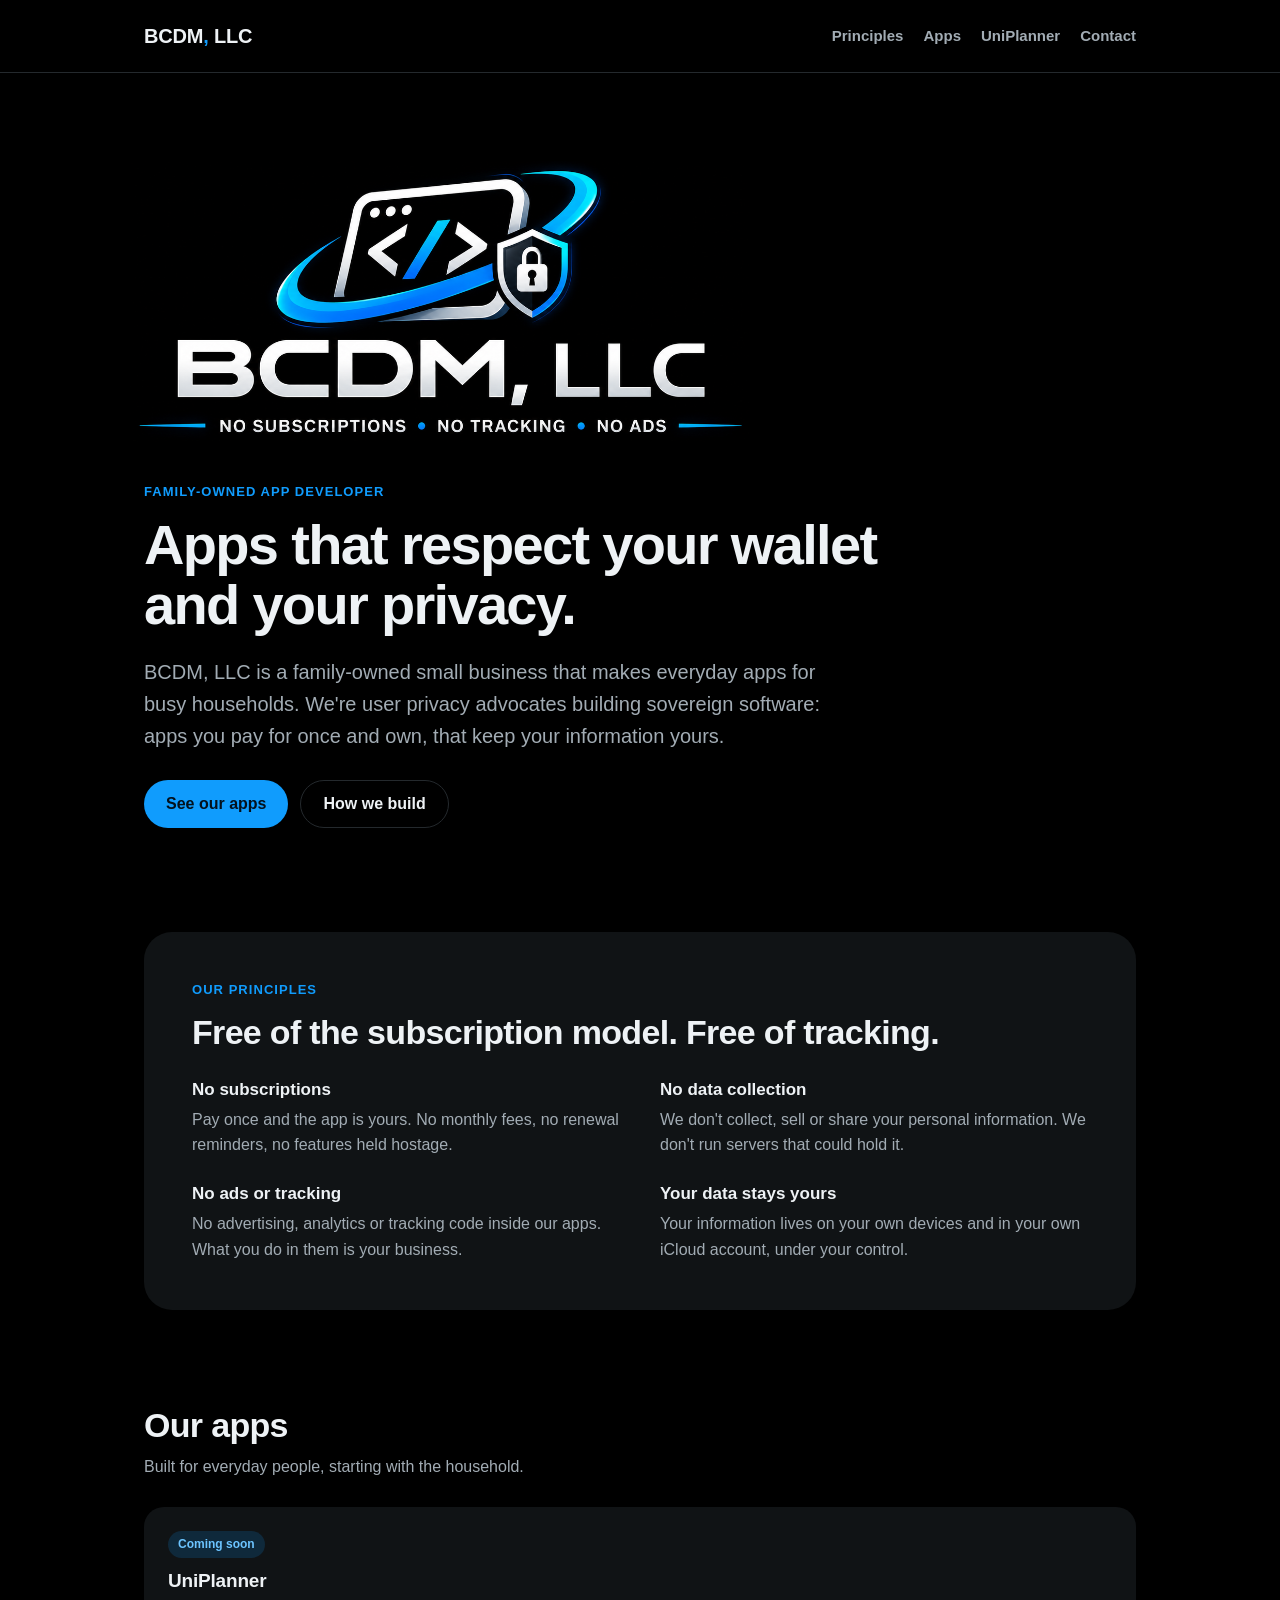
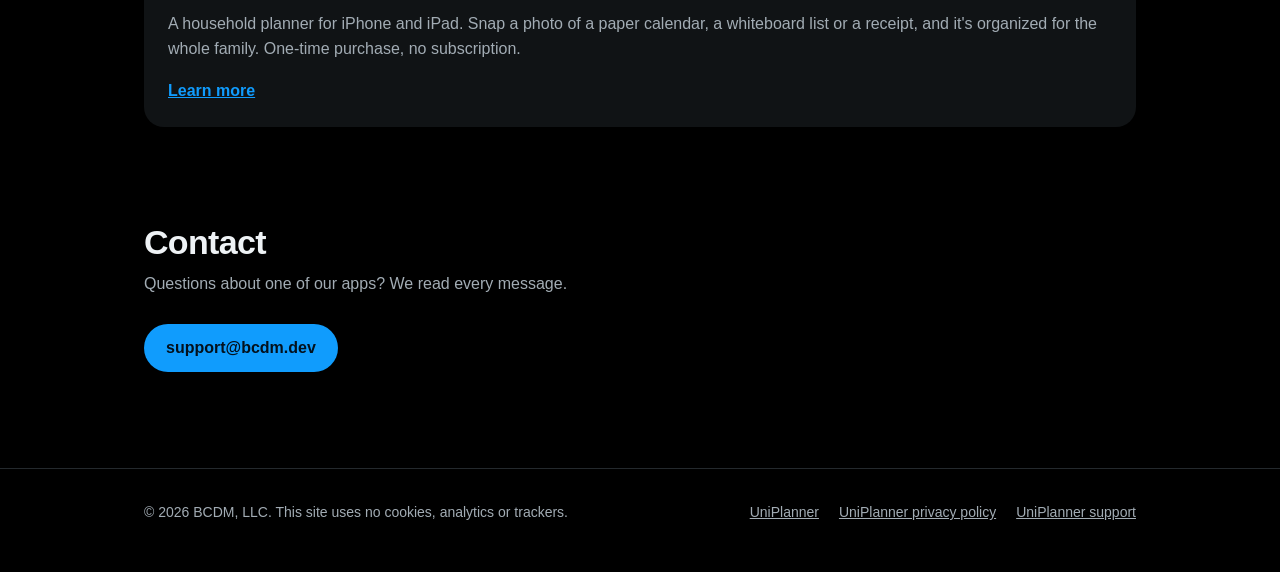
==== index.html @ ffd61e01 "Launch the BCDM, LLC website App-focused company site with the UniPlanner page, privacy policy and s" ====
<!doctype html>
<html lang="en">
<head>
<meta charset="utf-8">
<meta name="viewport" content="width=device-width, initial-scale=1">
<title>BCDM, LLC</title>
<meta name="description" content="BCDM, LLC is a family-owned app developer making privacy-respecting, subscription-free apps for everyday people.">
<link rel="icon" type="image/png" sizes="32x32" href="images/favicon-32.png">
<link rel="apple-touch-icon" href="images/apple-touch-icon.png">
<link rel="stylesheet" href="style.css">
</head>
<body>
<header class="site-header">
  <div class="wrap">
    <a class="brand" href="index.html">BCDM<span>,</span> LLC</a>
    <nav class="nav" aria-label="Main">
      <a href="#principles">Principles</a>
      <a href="#apps">Apps</a>
      <a href="uniplanner.html">UniPlanner</a>
      <a href="#contact">Contact</a>
    </nav>
  </div>
</header>

<main>
  <section class="hero">
    <div class="wrap">
      <img class="hero-logo" src="images/bcdm-logo-1200.png" alt="BCDM, LLC. No subscriptions, no tracking, no ads." width="1200" height="544">
      <p class="eyebrow">Family-owned app developer</p>
      <h1>Apps that respect your wallet and your privacy.</h1>
      <p class="lead">BCDM, LLC is a family-owned small business that makes everyday apps for busy households. We're user privacy advocates building sovereign software: apps you pay for once and own, that keep your information yours.</p>
      <div class="actions">
        <a class="button" href="#apps">See our apps</a>
        <a class="button secondary" href="#principles">How we build</a>
      </div>
    </div>
  </section>

  <section id="principles">
    <div class="wrap">
      <div class="principles">
        <p class="eyebrow">Our principles</p>
        <h2>Free of the subscription model. Free of tracking.</h2>
        <ul>
          <li><strong>No subscriptions</strong><span>Pay once and the app is yours. No monthly fees, no renewal reminders, no features held hostage.</span></li>
          <li><strong>No data collection</strong><span>We don't collect, sell or share your personal information. We don't run servers that could hold it.</span></li>
          <li><strong>No ads or tracking</strong><span>No advertising, analytics or tracking code inside our apps. What you do in them is your business.</span></li>
          <li><strong>Your data stays yours</strong><span>Your information lives on your own devices and in your own iCloud account, under your control.</span></li>
        </ul>
      </div>
    </div>
  </section>

  <section id="apps">
    <div class="wrap">
      <h2>Our apps</h2>
      <p class="section-intro">Built for everyday people, starting with the household.</p>
      <div class="grid">
        <article class="card">
          <span class="tag accent">Coming soon</span>
          <h3>UniPlanner</h3>
          <p>A household planner for iPhone and iPad. Snap a photo of a paper calendar, a whiteboard list or a receipt, and it's organized for the whole family. One-time purchase, no subscription.</p>
          <a class="more" href="uniplanner.html">Learn more</a>
        </article>
      </div>
    </div>
  </section>

  <section id="contact">
    <div class="wrap">
      <h2>Contact</h2>
      <p class="section-intro">Questions about one of our apps? We read every message.</p>
      <a class="button" href="mailto:support@bcdm.dev">support@bcdm.dev</a>
    </div>
  </section>
</main>

<footer class="site-footer">
  <div class="wrap">
    <span>© 2026 BCDM, LLC. This site uses no cookies, analytics or trackers.</span>
    <nav aria-label="Footer">
      <a href="uniplanner.html">UniPlanner</a>
      <a href="privacy.html">UniPlanner privacy policy</a>
      <a href="support.html">UniPlanner support</a>
    </nav>
  </div>
</footer>
</body>
</html>
---- style.css ----
/* BCDM, LLC site. No web fonts, scripts, cookies or third-party requests. */
:root {
  --ground: #000000;
  --surface: #101315;
  --raised: #1A1E21;
  --line: #24292D;
  --text: #EEF2F5;
  --text2: #A2ACB4;
  --accent: #109CFD;
  --accent-soft: #6CC4FF;
  --accent-tint: rgba(16, 156, 253, 0.16);
  --on-accent: #03111D;
  --radius: 20px;
  --max: 1040px;
  font-family: -apple-system, BlinkMacSystemFont, "SF Pro Text", "Segoe UI", Roboto, "Helvetica Neue", Arial, sans-serif;
}

* { box-sizing: border-box; }

body {
  margin: 0;
  background: var(--ground);
  color: var(--text);
  line-height: 1.6;
  -webkit-font-smoothing: antialiased;
}

a { color: var(--accent); }
a:hover { color: var(--accent-soft); }

.wrap {
  max-width: var(--max);
  margin: 0 auto;
  padding: 0 24px;
}

/* Header */
.site-header {
  border-bottom: 1px solid var(--line);
}
.site-header .wrap {
  display: flex;
  align-items: center;
  justify-content: space-between;
  flex-wrap: wrap;
  gap: 12px;
  min-height: 72px;
}
.brand {
  font-weight: 800;
  font-size: 20px;
  letter-spacing: -0.01em;
  color: var(--text);
  text-decoration: none;
}
.brand span { color: var(--accent); }
.hero-logo {
  display: block;
  width: min(100%, 620px);
  height: auto;
  margin: 0 0 40px -14px;
}
.nav {
  display: flex;
  flex-wrap: wrap;
  gap: 4px 20px;
}
.nav a {
  color: var(--text2);
  text-decoration: none;
  font-weight: 600;
  font-size: 15px;
  padding: 10px 0;
}
.nav a:hover, .nav a[aria-current="page"] { color: var(--text); }

/* Hero */
.hero { padding: 88px 0 56px; }
.eyebrow {
  margin: 0 0 12px;
  font-size: 13px;
  font-weight: 700;
  letter-spacing: 0.08em;
  text-transform: uppercase;
  color: var(--accent);
}
h1 {
  margin: 0;
  font-size: clamp(34px, 6vw, 56px);
  line-height: 1.08;
  letter-spacing: -0.03em;
  font-weight: 800;
  max-width: 820px;
}
.lead {
  margin: 20px 0 0;
  font-size: clamp(17px, 2.2vw, 20px);
  color: var(--text2);
  max-width: 680px;
}

h2 {
  margin: 0 0 8px;
  font-size: clamp(26px, 4vw, 34px);
  letter-spacing: -0.02em;
  line-height: 1.15;
}
h3 {
  margin: 0 0 6px;
  font-size: 19px;
  letter-spacing: -0.01em;
}
section { padding: 48px 0; }
.section-intro { color: var(--text2); max-width: 640px; margin: 0 0 28px; }

/* Cards */
.grid {
  display: grid;
  grid-template-columns: repeat(auto-fit, minmax(260px, 1fr));
  gap: 16px;
}
.card {
  background: var(--surface);
  border-radius: var(--radius);
  padding: 24px;
  display: flex;
  flex-direction: column;
  gap: 8px;
}
.card p { margin: 0; color: var(--text2); }
.card .more { margin-top: auto; padding-top: 8px; font-weight: 600; }
.tag {
  align-self: flex-start;
  font-size: 12px;
  font-weight: 700;
  padding: 4px 10px;
  border-radius: 999px;
  background: var(--raised);
  color: var(--text2);
}
.tag.accent { background: var(--accent-tint); color: var(--accent-soft); }

/* Principles band */
.principles {
  background: var(--surface);
  border-radius: 28px;
  padding: clamp(28px, 5vw, 48px);
}
.principles ul {
  list-style: none;
  margin: 24px 0 0;
  padding: 0;
  display: grid;
  grid-template-columns: repeat(auto-fit, minmax(min(100%, 340px), 1fr));
  gap: 22px 40px;
}
.principles li strong {
  display: block;
  font-size: 17px;
  margin-bottom: 4px;
}
.principles li span { color: var(--text2); }

/* Buttons */
.button {
  display: inline-flex;
  align-items: center;
  justify-content: center;
  min-height: 48px;
  padding: 0 22px;
  border-radius: 999px;
  background: var(--accent);
  color: var(--on-accent);
  font-weight: 700;
  text-decoration: none;
}
.button:hover { color: var(--on-accent); filter: brightness(1.08); }
.button.secondary {
  background: transparent;
  color: var(--text);
  border: 1px solid var(--line);
}
.actions { display: flex; flex-wrap: wrap; gap: 12px; margin-top: 28px; }

/* Long-form pages (privacy, support) */
.prose { max-width: 720px; padding: 64px 0 40px; }
.prose h1 { font-size: clamp(32px, 5vw, 44px); }
.prose h2 { font-size: 22px; margin-top: 40px; }
.prose p, .prose li { color: #D3DCD7; }
.prose .updated { color: var(--text2); font-size: 15px; }
.prose table { width: 100%; border-collapse: collapse; margin: 16px 0; font-size: 15px; }
.prose th, .prose td { text-align: left; padding: 12px; border-bottom: 1px solid var(--line); vertical-align: top; }
.prose th { color: var(--text2); font-weight: 600; }
.callout {
  background: var(--surface);
  border-radius: 16px;
  padding: 20px 22px;
  margin: 24px 0;
}
.callout p { margin: 0; color: var(--text); }

details {
  background: var(--surface);
  border-radius: 16px;
  padding: 16px 20px;
  margin: 10px 0;
}
summary { cursor: pointer; font-weight: 600; min-height: 28px; }
details p { margin: 12px 0 0; }

/* Footer */
.site-footer {
  border-top: 1px solid var(--line);
  margin-top: 48px;
  padding: 32px 0 48px;
  color: var(--text2);
  font-size: 14px;
}
.site-footer .wrap { display: flex; flex-wrap: wrap; gap: 12px 28px; justify-content: space-between; }
.site-footer nav { display: flex; flex-wrap: wrap; gap: 8px 20px; }
.site-footer a { color: var(--text2); }
.site-footer a:hover { color: var(--text); }
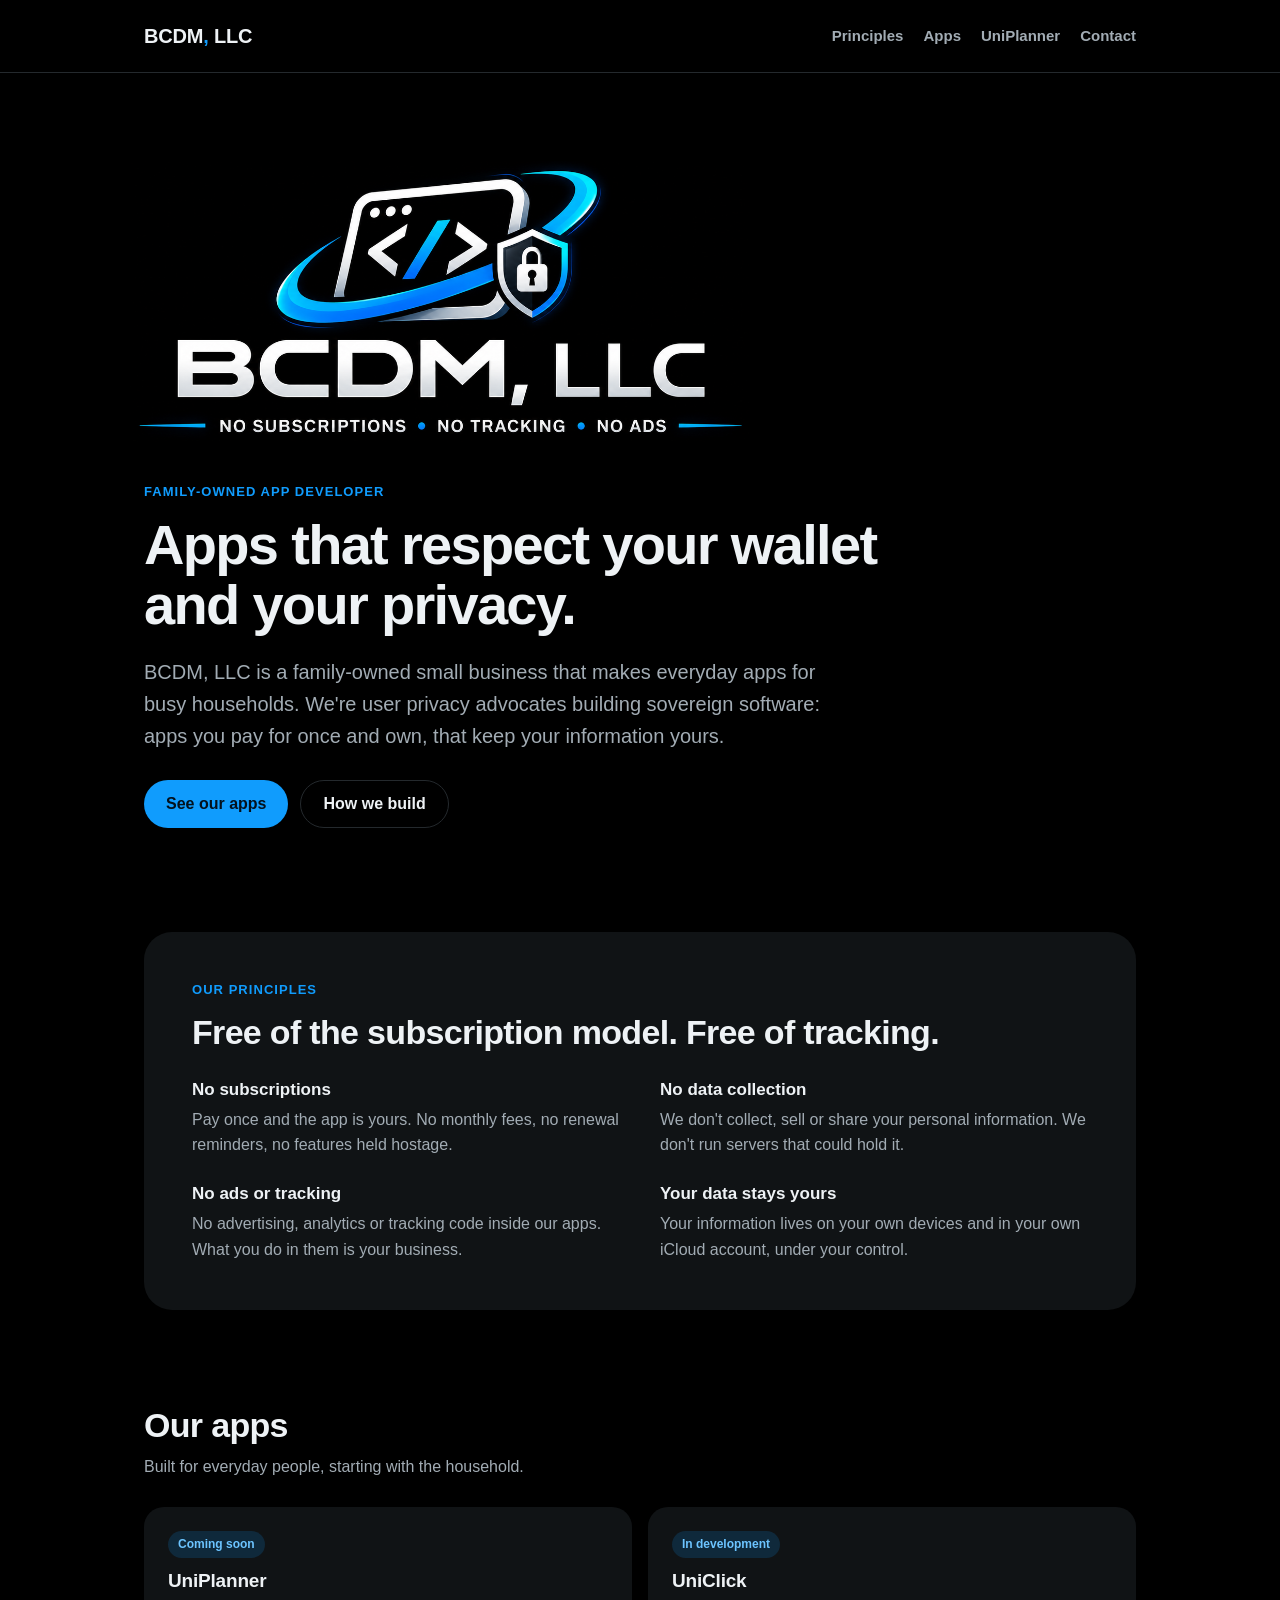
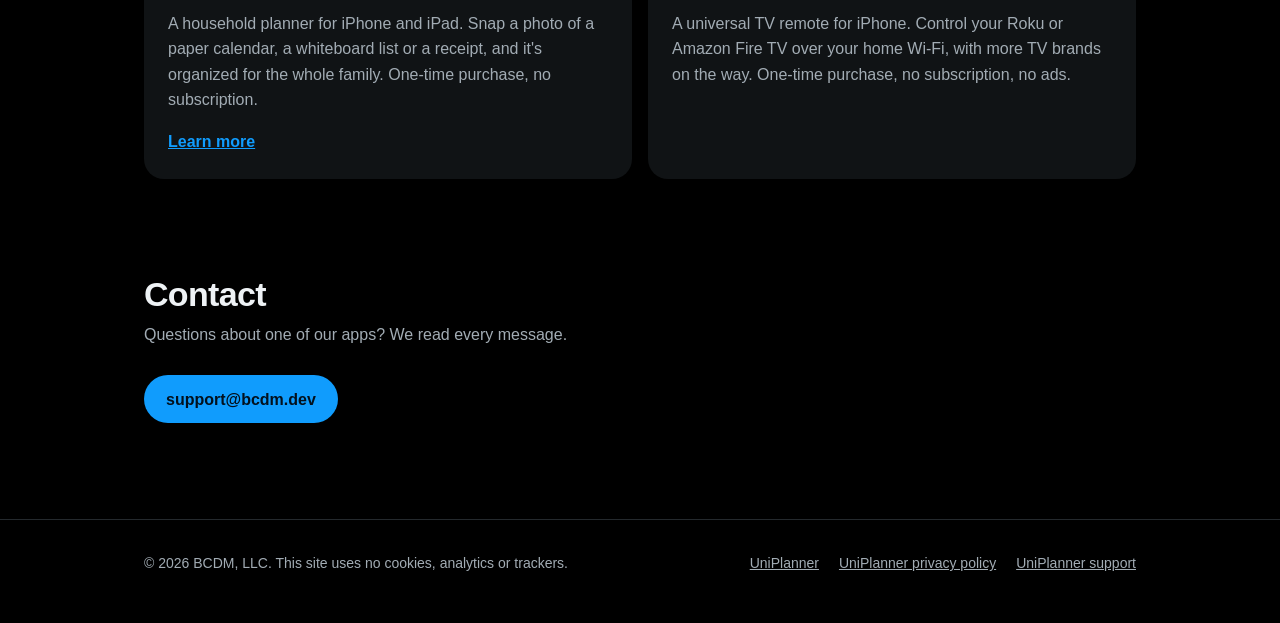
==== commit d3cee059: "Add UniClick to the apps section Co-Authored-By: Claude Opus 5.5 <noreply@anthropic.com> Claude-Sess" ====
--- a/index.html
+++ b/index.html
@@ -62,6 +62,11 @@
           <p>A household planner for iPhone and iPad. Snap a photo of a paper calendar, a whiteboard list or a receipt, and it's organized for the whole family. One-time purchase, no subscription.</p>
           <a class="more" href="uniplanner.html">Learn more</a>
         </article>
+        <article class="card">
+          <span class="tag accent">In development</span>
+          <h3>UniClick</h3>
+          <p>A universal TV remote for iPhone. Control your Roku or Amazon Fire TV over your home Wi-Fi, with more TV brands on the way. One-time purchase, no subscription, no ads.</p>
+        </article>
       </div>
     </div>
   </section>
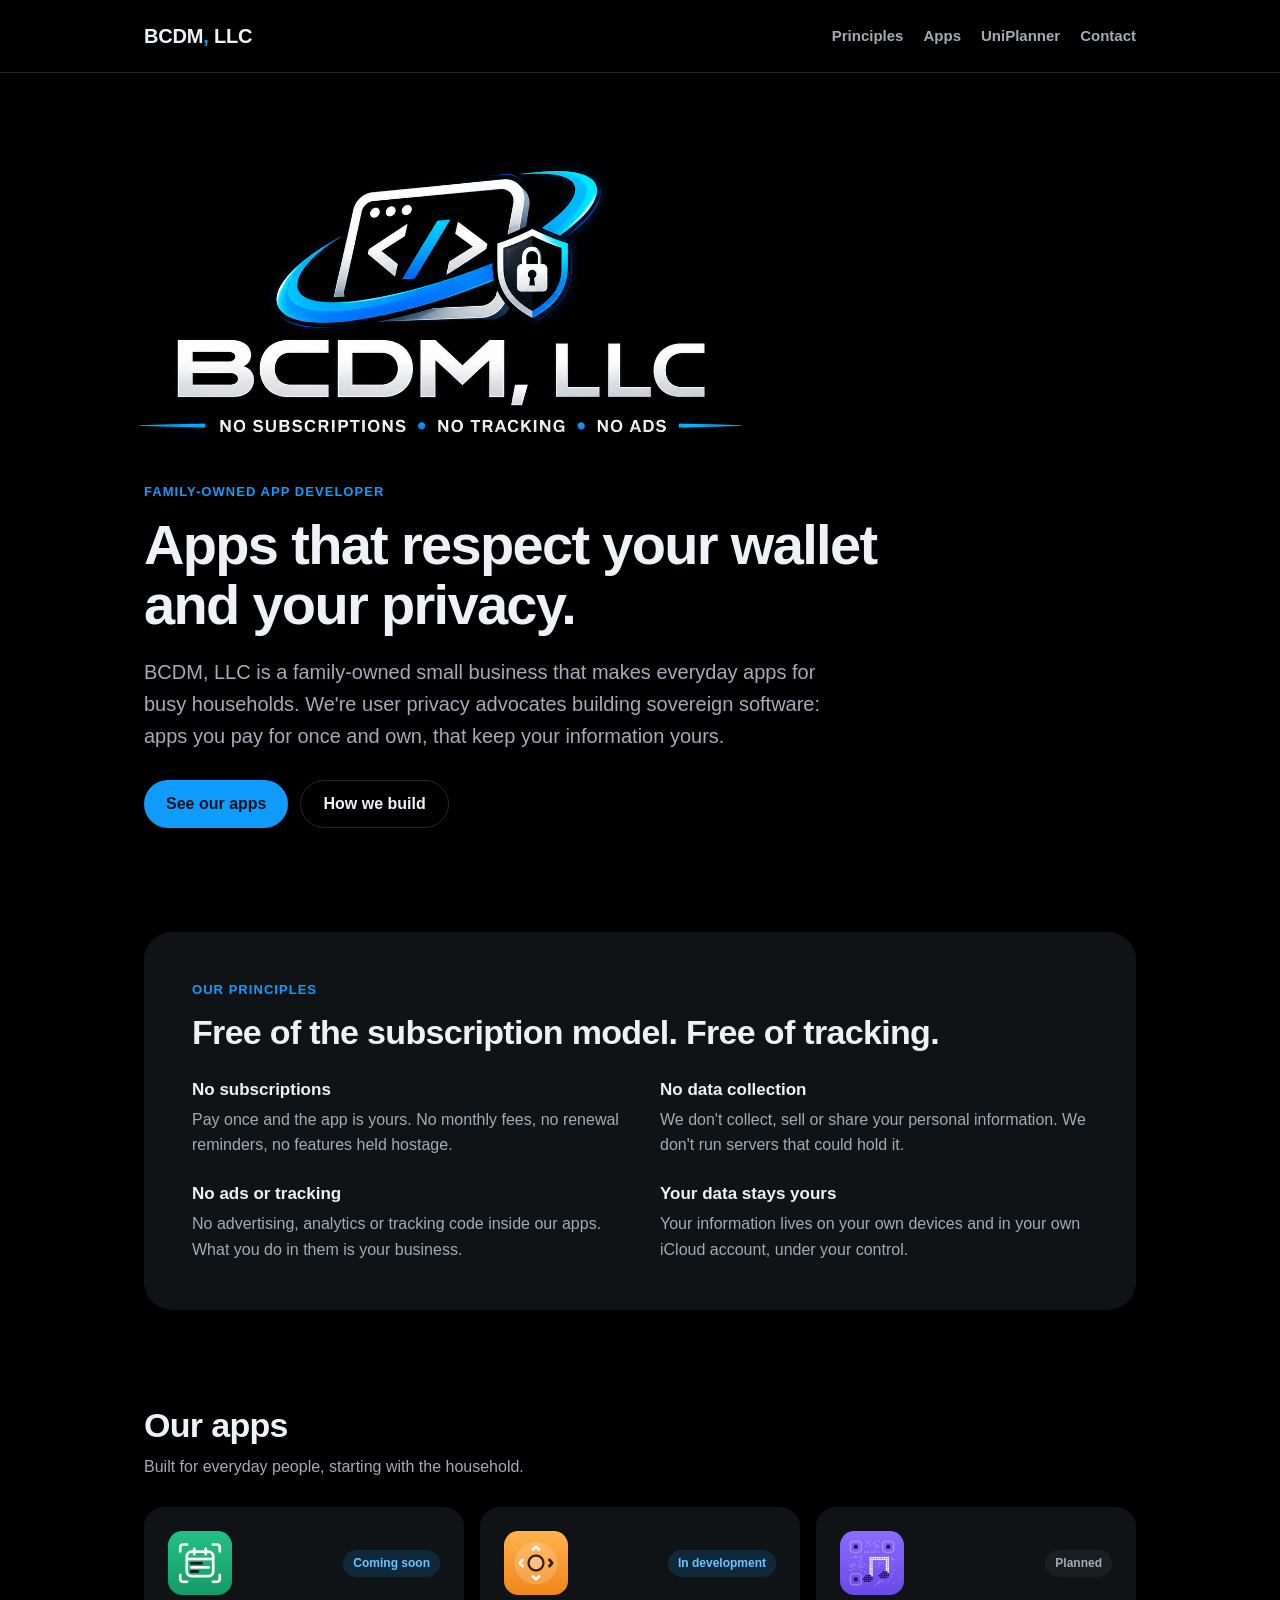
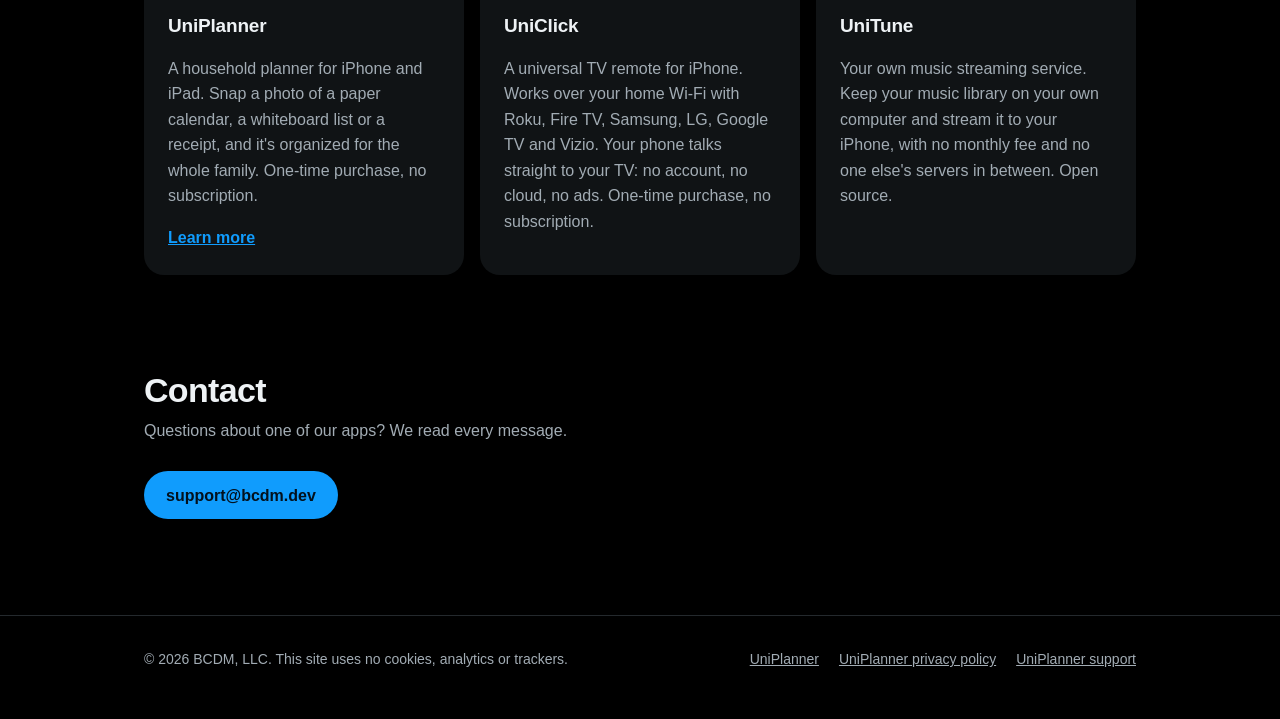
==== commit 79e6a1e0: "Add app icons, a UniTune card, and the full UniClick brand list Co-Authored-By: Claude Opus 5.5 <nor" ====
--- a/index.html
+++ b/index.html
@@ -57,15 +57,29 @@
       <p class="section-intro">Built for everyday people, starting with the household.</p>
       <div class="grid">
         <article class="card">
-          <span class="tag accent">Coming soon</span>
+          <div class="app-head">
+            <img class="app-icon" src="images/apps/uniplanner.png" alt="" width="64" height="64">
+            <span class="tag accent">Coming soon</span>
+          </div>
           <h3>UniPlanner</h3>
           <p>A household planner for iPhone and iPad. Snap a photo of a paper calendar, a whiteboard list or a receipt, and it's organized for the whole family. One-time purchase, no subscription.</p>
           <a class="more" href="uniplanner.html">Learn more</a>
         </article>
         <article class="card">
-          <span class="tag accent">In development</span>
+          <div class="app-head">
+            <img class="app-icon" src="images/apps/uniclick.png" alt="" width="64" height="64">
+            <span class="tag accent">In development</span>
+          </div>
           <h3>UniClick</h3>
-          <p>A universal TV remote for iPhone. Control your Roku or Amazon Fire TV over your home Wi-Fi, with more TV brands on the way. One-time purchase, no subscription, no ads.</p>
+          <p>A universal TV remote for iPhone. Works over your home Wi-Fi with Roku, Fire TV, Samsung, LG, Google TV and Vizio. Your phone talks straight to your TV: no account, no cloud, no ads. One-time purchase, no subscription.</p>
+        </article>
+        <article class="card">
+          <div class="app-head">
+            <img class="app-icon" src="images/apps/unitune.png" alt="" width="64" height="64">
+            <span class="tag">Planned</span>
+          </div>
+          <h3>UniTune</h3>
+          <p>Your own music streaming service. Keep your music library on your own computer and stream it to your iPhone, with no monthly fee and no one else's servers in between. Open source.</p>
         </article>
       </div>
     </div>
--- a/style.css
+++ b/style.css
@@ -128,6 +128,21 @@
   gap: 8px;
 }
 .card p { margin: 0; color: var(--text2); }
+.app-head {
+  display: flex;
+  align-items: center;
+  justify-content: space-between;
+  gap: 12px;
+  margin-bottom: 8px;
+}
+.app-head .tag { align-self: center; }
+.app-icon {
+  width: 64px;
+  height: 64px;
+  border-radius: 22.4%;
+  display: block;
+}
+.hero-app-icon { width: 96px; height: 96px; margin-bottom: 20px; }
 .card .more { margin-top: auto; padding-top: 8px; font-weight: 600; }
 .tag {
   align-self: flex-start;
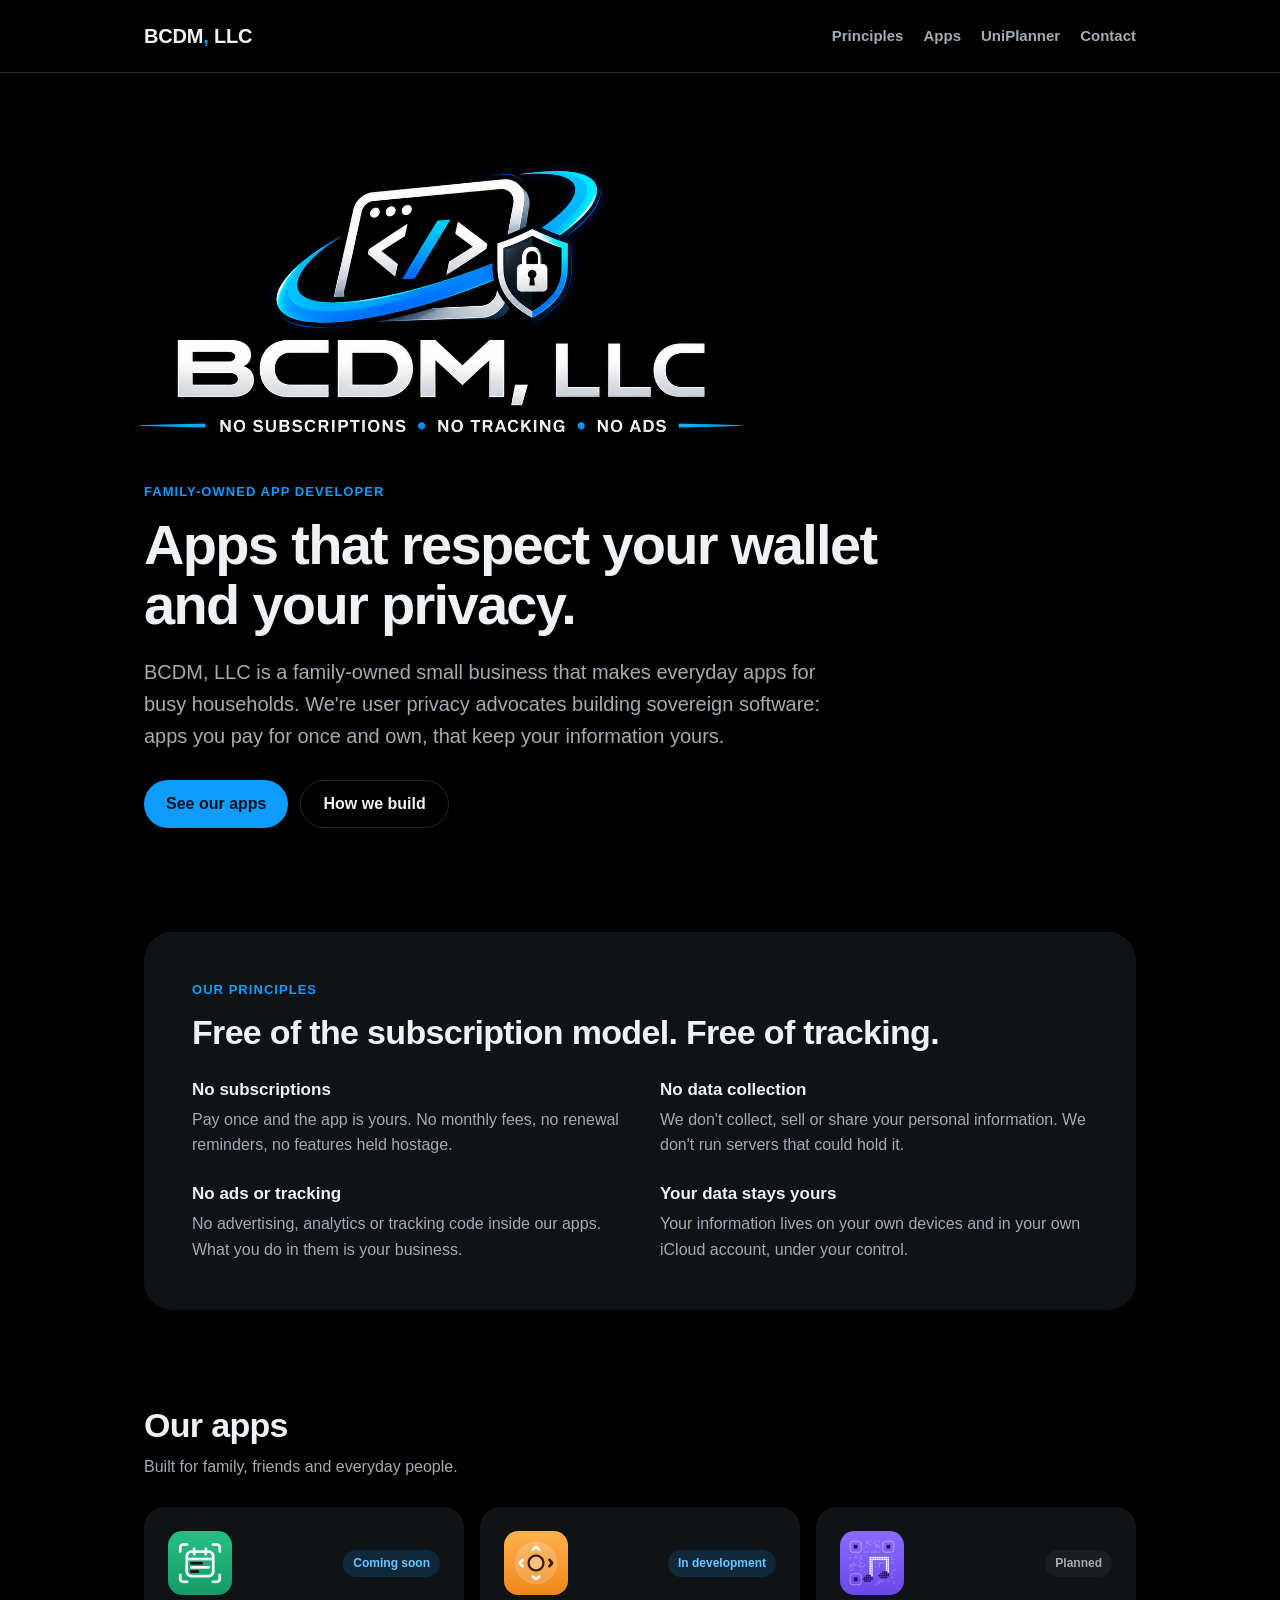
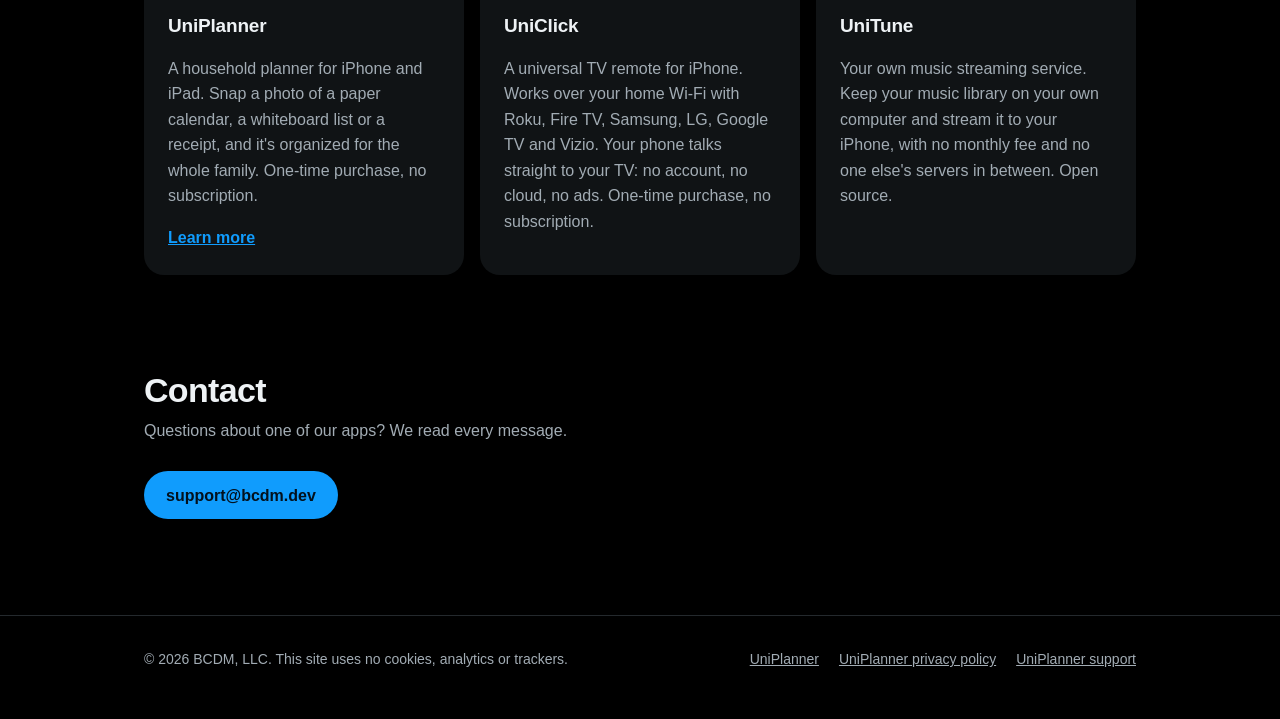
==== commit 1d00f4b9: "Update the apps section intro Co-Authored-By: Claude Opus 5.5 <noreply@anthropic.com> Claude-Session" ====
--- a/index.html
+++ b/index.html
@@ -54,7 +54,7 @@
   <section id="apps">
     <div class="wrap">
       <h2>Our apps</h2>
-      <p class="section-intro">Built for everyday people, starting with the household.</p>
+      <p class="section-intro">Built for family, friends and everyday people.</p>
       <div class="grid">
         <article class="card">
           <div class="app-head">
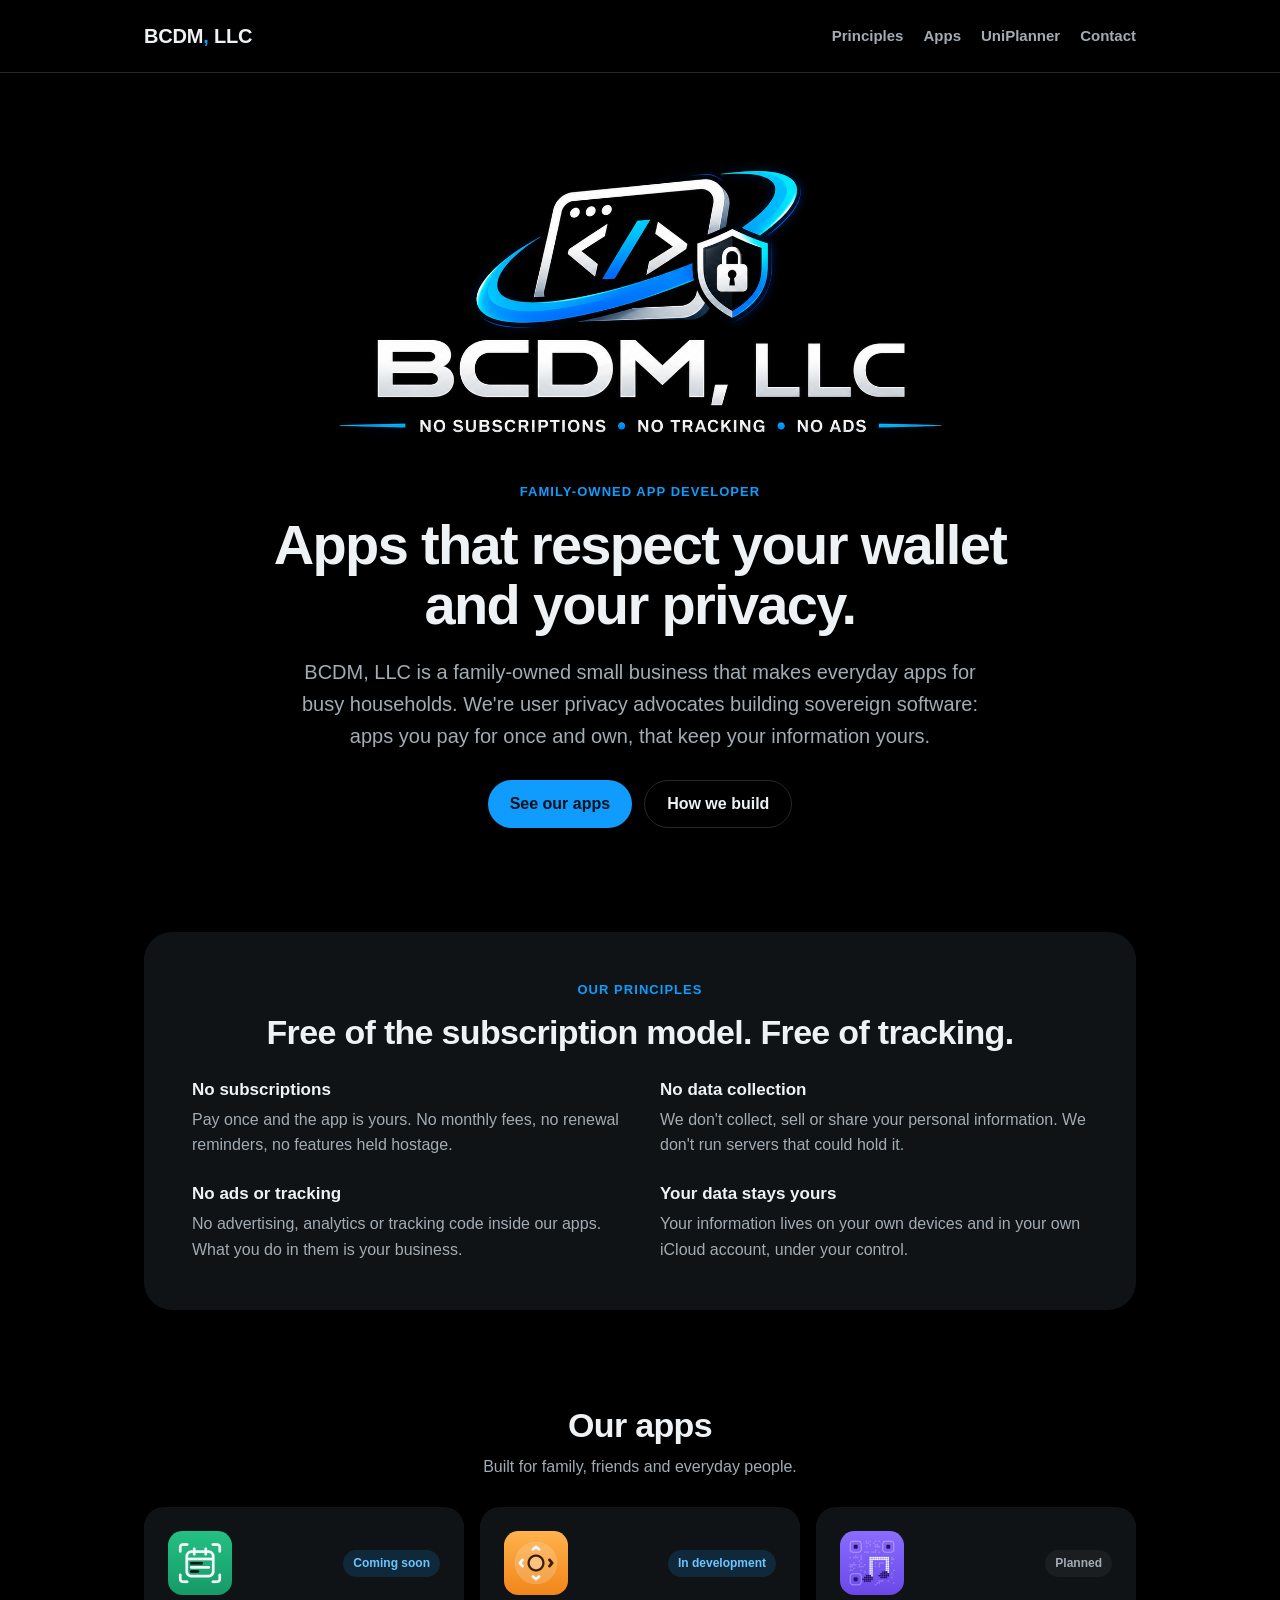
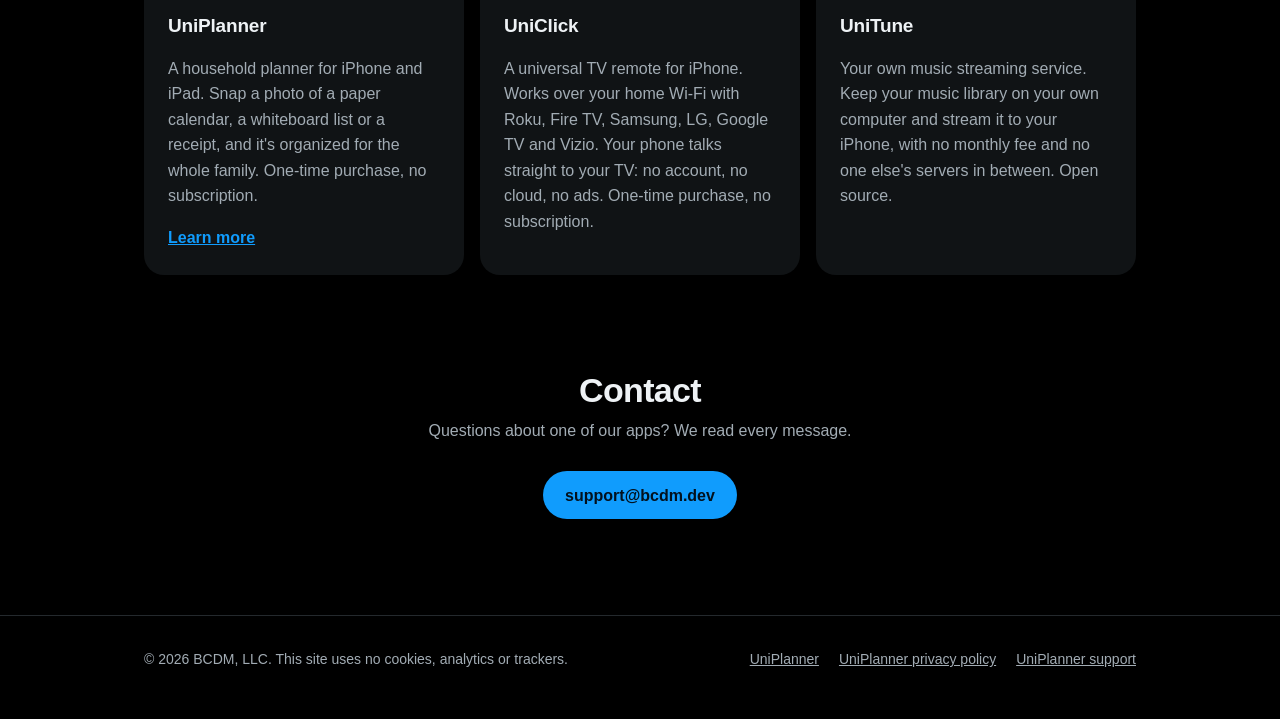
==== commit 450e2345: "Center the hero and section headings on desktop Co-Authored-By: Claude Opus 5.5 <noreply@anthropic.c" ====
--- a/index.html
+++ b/index.html
@@ -39,8 +39,10 @@
   <section id="principles">
     <div class="wrap">
       <div class="principles">
-        <p class="eyebrow">Our principles</p>
-        <h2>Free of the subscription model. Free of tracking.</h2>
+        <div class="section-head">
+          <p class="eyebrow">Our principles</p>
+          <h2>Free of the subscription model. Free of tracking.</h2>
+        </div>
         <ul>
           <li><strong>No subscriptions</strong><span>Pay once and the app is yours. No monthly fees, no renewal reminders, no features held hostage.</span></li>
           <li><strong>No data collection</strong><span>We don't collect, sell or share your personal information. We don't run servers that could hold it.</span></li>
@@ -53,8 +55,10 @@
 
   <section id="apps">
     <div class="wrap">
-      <h2>Our apps</h2>
-      <p class="section-intro">Built for family, friends and everyday people.</p>
+      <div class="section-head">
+        <h2>Our apps</h2>
+        <p class="section-intro">Built for family, friends and everyday people.</p>
+      </div>
       <div class="grid">
         <article class="card">
           <div class="app-head">
@@ -86,7 +90,7 @@
   </section>
 
   <section id="contact">
-    <div class="wrap">
+    <div class="wrap section-head">
       <h2>Contact</h2>
       <p class="section-intro">Questions about one of our apps? We read every message.</p>
       <a class="button" href="mailto:support@bcdm.dev">support@bcdm.dev</a>
--- a/style.css
+++ b/style.css
@@ -58,7 +58,7 @@
   display: block;
   width: min(100%, 620px);
   height: auto;
-  margin: 0 0 40px -14px;
+  margin: 0 auto 40px;
 }
 .nav {
   display: flex;
@@ -75,7 +75,15 @@
 .nav a:hover, .nav a[aria-current="page"] { color: var(--text); }
 
 /* Hero */
-.hero { padding: 88px 0 56px; }
+.hero { padding: 88px 0 56px; text-align: center; }
+.hero h1, .hero .lead { margin-left: auto; margin-right: auto; }
+.hero .actions { justify-content: center; }
+.hero-app-icon { margin-left: auto; margin-right: auto; }
+
+/* Centered section headings; body text in cards stays left-aligned */
+.section-head { text-align: center; }
+.section-head .section-intro { margin-left: auto; margin-right: auto; }
+.center { text-align: center; }
 .eyebrow {
   margin: 0 0 12px;
   font-size: 13px;
@@ -198,7 +206,7 @@
 .actions { display: flex; flex-wrap: wrap; gap: 12px; margin-top: 28px; }
 
 /* Long-form pages (privacy, support) */
-.prose { max-width: 720px; padding: 64px 0 40px; }
+.prose { max-width: 720px; margin: 0 auto; padding: 64px 0 40px; }
 .prose h1 { font-size: clamp(32px, 5vw, 44px); }
 .prose h2 { font-size: 22px; margin-top: 40px; }
 .prose p, .prose li { color: #D3DCD7; }
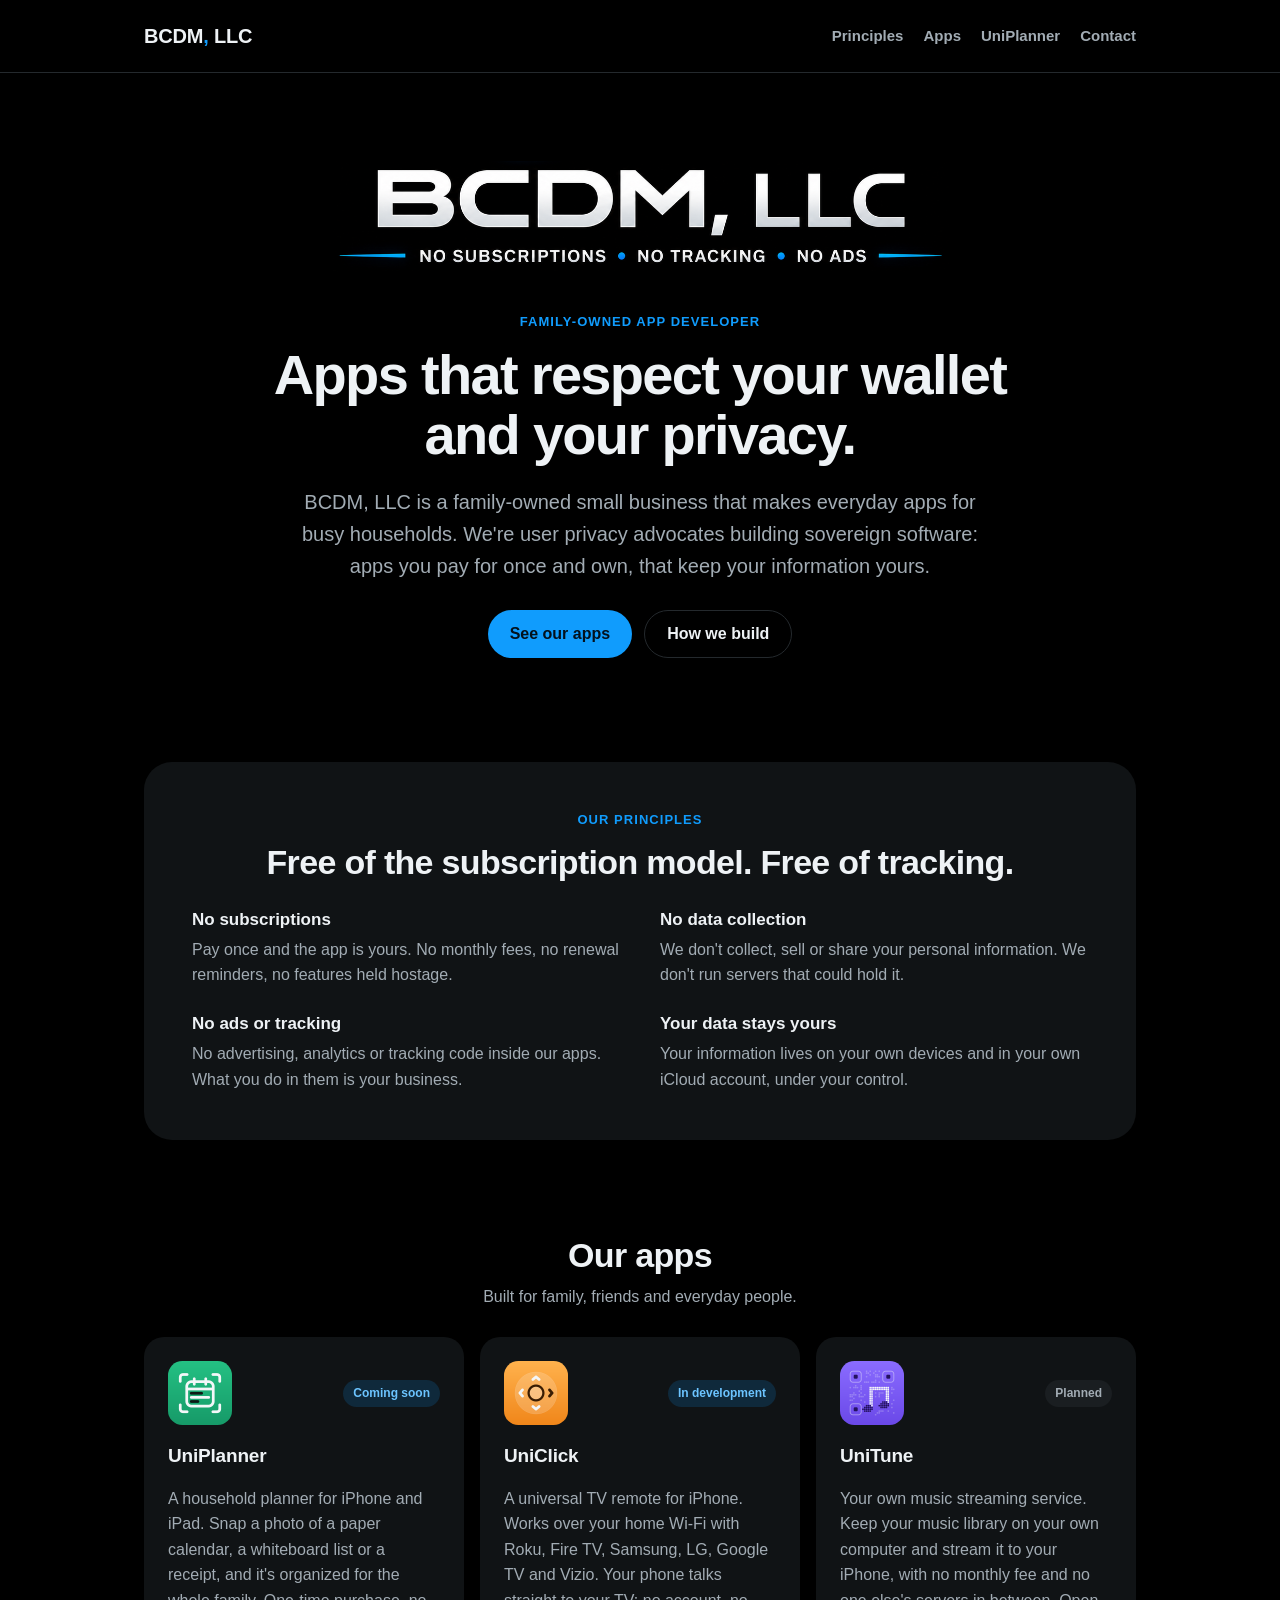
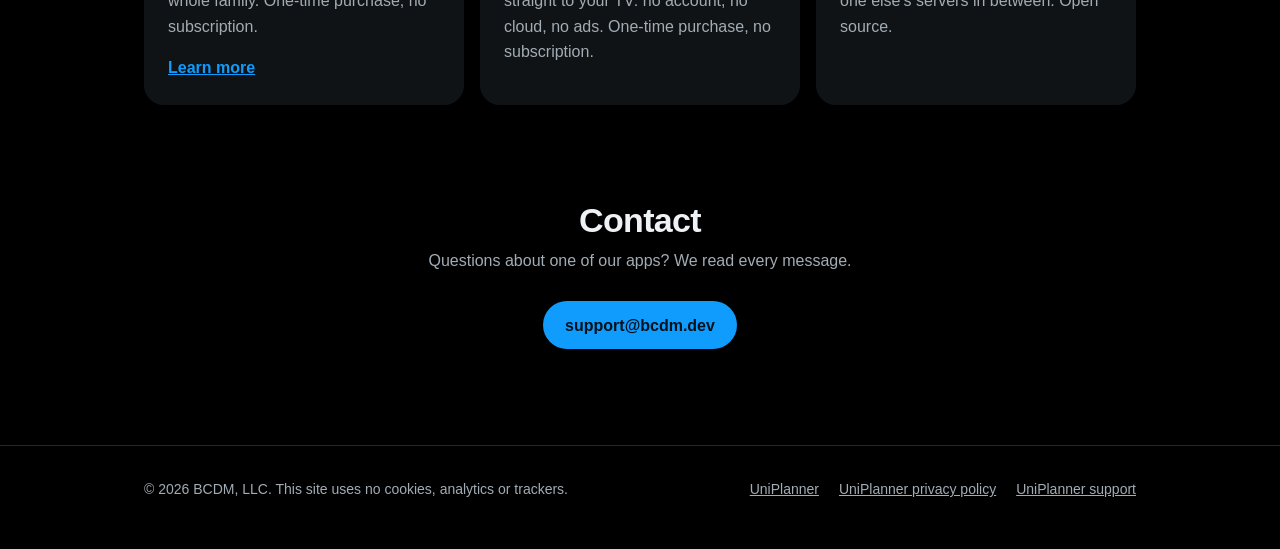
==== commit 00665f4d: "Show only the BCDM, LLC lettering in the hero logo Crop the generated laptop/shield/swoosh graphic o" ====
--- a/index.html
+++ b/index.html
@@ -25,7 +25,7 @@
 <main>
   <section class="hero">
     <div class="wrap">
-      <img class="hero-logo" src="images/bcdm-logo-1200.png" alt="BCDM, LLC. No subscriptions, no tracking, no ads." width="1200" height="544">
+      <img class="hero-logo" src="images/bcdm-wordmark-1200.png" alt="BCDM, LLC. No subscriptions, no tracking, no ads." width="1200" height="215">
       <p class="eyebrow">Family-owned app developer</p>
       <h1>Apps that respect your wallet and your privacy.</h1>
       <p class="lead">BCDM, LLC is a family-owned small business that makes everyday apps for busy households. We're user privacy advocates building sovereign software: apps you pay for once and own, that keep your information yours.</p>
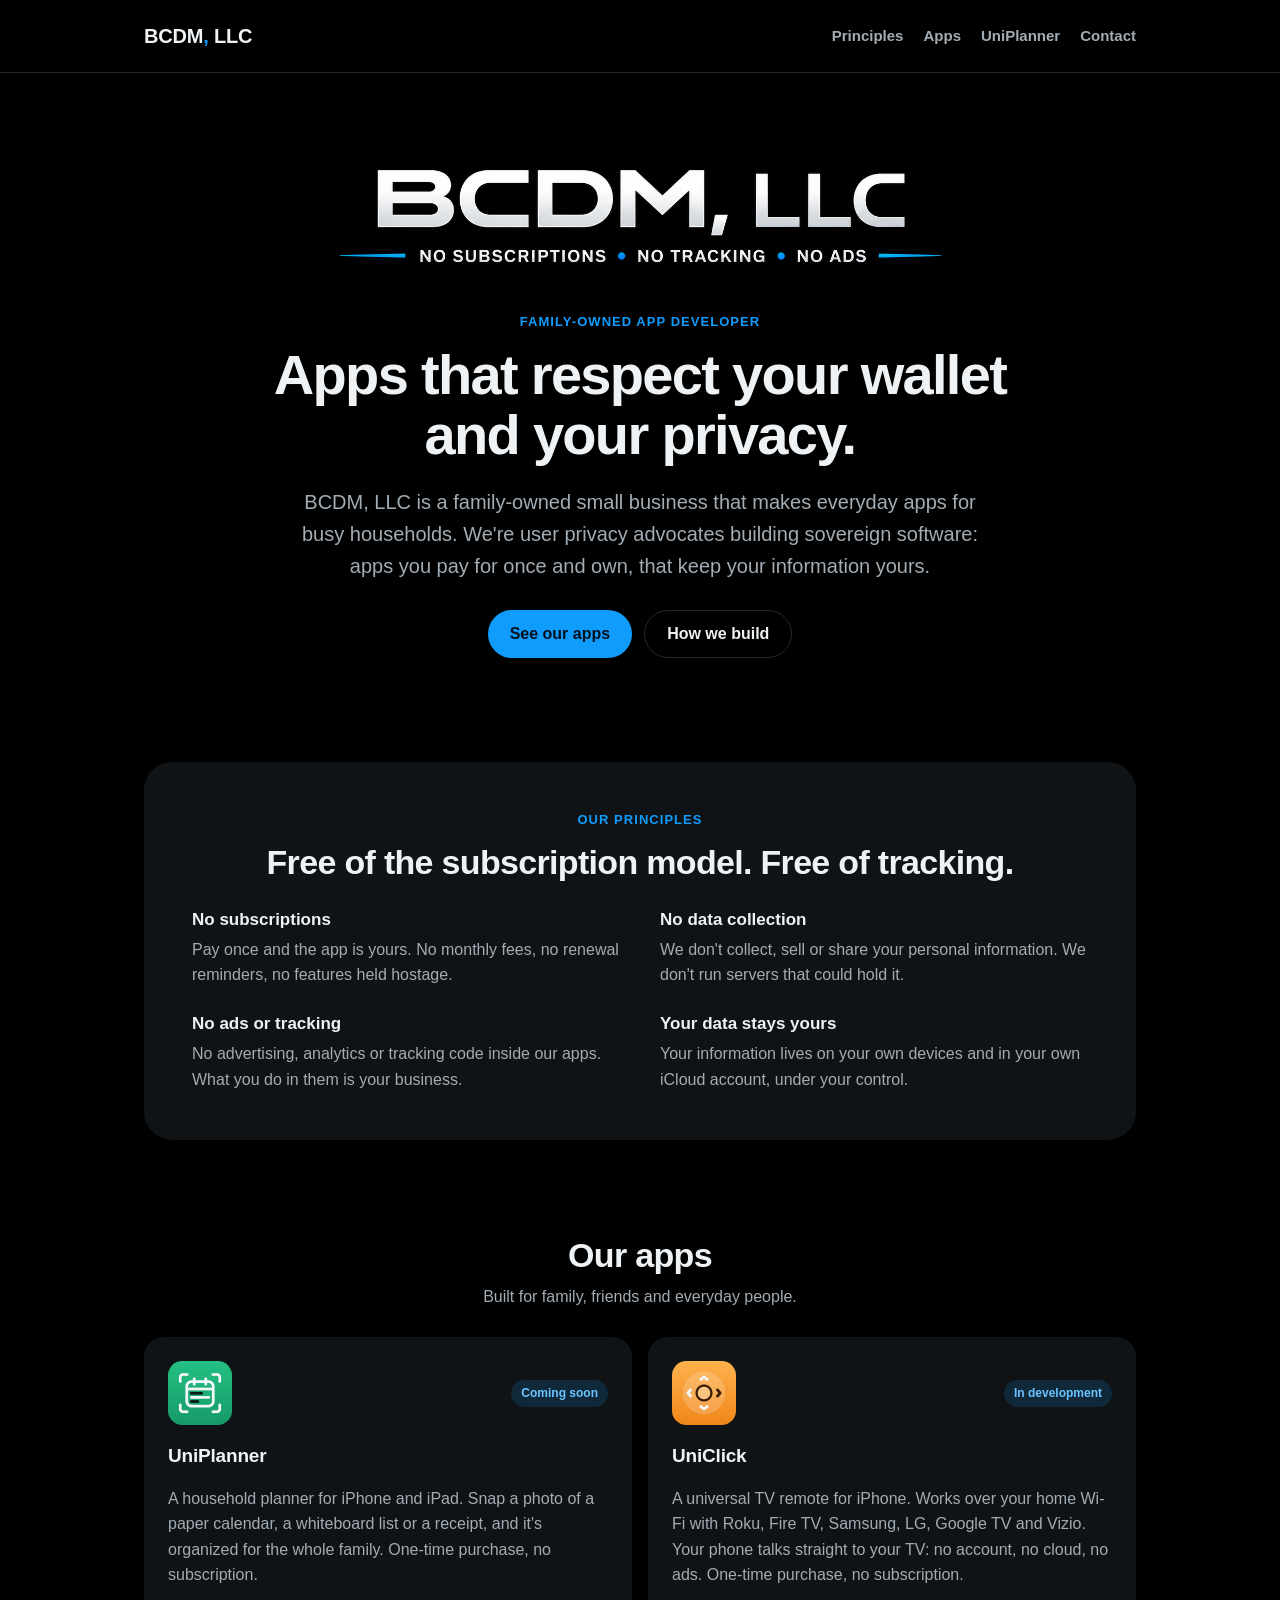
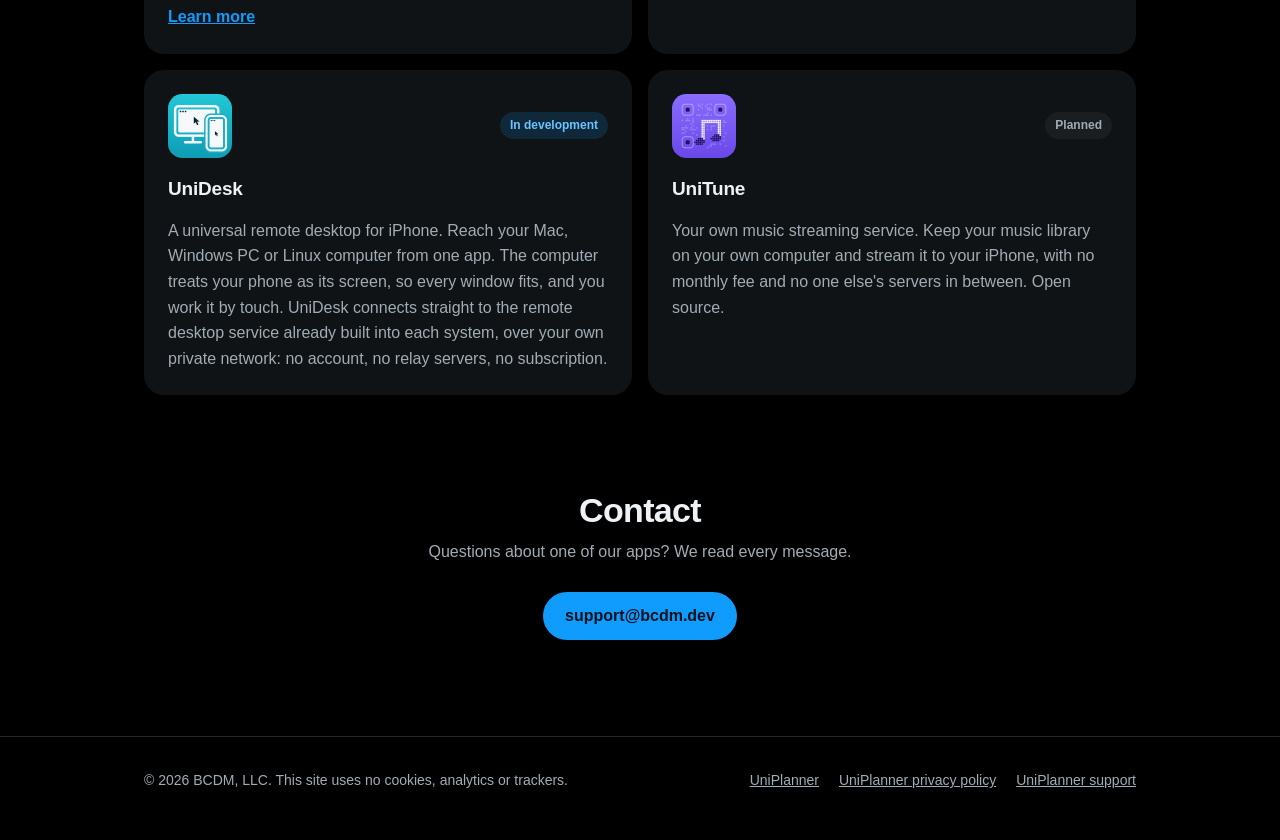
==== commit d6521d25: "Add UniDesk to the apps on the home page A universal remote desktop for iPhone (Mac, Windows and Lin" ====
--- a/index.html
+++ b/index.html
@@ -59,7 +59,7 @@
         <h2>Our apps</h2>
         <p class="section-intro">Built for family, friends and everyday people.</p>
       </div>
-      <div class="grid">
+      <div class="grid apps">
         <article class="card">
           <div class="app-head">
             <img class="app-icon" src="images/apps/uniplanner.png" alt="" width="64" height="64">
@@ -76,6 +76,14 @@
           </div>
           <h3>UniClick</h3>
           <p>A universal TV remote for iPhone. Works over your home Wi-Fi with Roku, Fire TV, Samsung, LG, Google TV and Vizio. Your phone talks straight to your TV: no account, no cloud, no ads. One-time purchase, no subscription.</p>
+        </article>
+        <article class="card">
+          <div class="app-head">
+            <img class="app-icon" src="images/apps/unidesk.png" alt="" width="64" height="64">
+            <span class="tag accent">In development</span>
+          </div>
+          <h3>UniDesk</h3>
+          <p>A universal remote desktop for iPhone. Reach your Mac, Windows PC or Linux computer from one app. The computer treats your phone as its screen, so every window fits, and you work it by touch. UniDesk connects straight to the remote desktop service already built into each system, over your own private network: no account, no relay servers, no subscription.</p>
         </article>
         <article class="card">
           <div class="app-head">
--- a/style.css
+++ b/style.css
@@ -127,6 +127,8 @@
   grid-template-columns: repeat(auto-fit, minmax(260px, 1fr));
   gap: 16px;
 }
+/* The home page's four apps sit two by two instead of three and one. */
+.grid.apps { grid-template-columns: repeat(auto-fit, minmax(min(340px, 100%), 1fr)); }
 .card {
   background: var(--surface);
   border-radius: var(--radius);
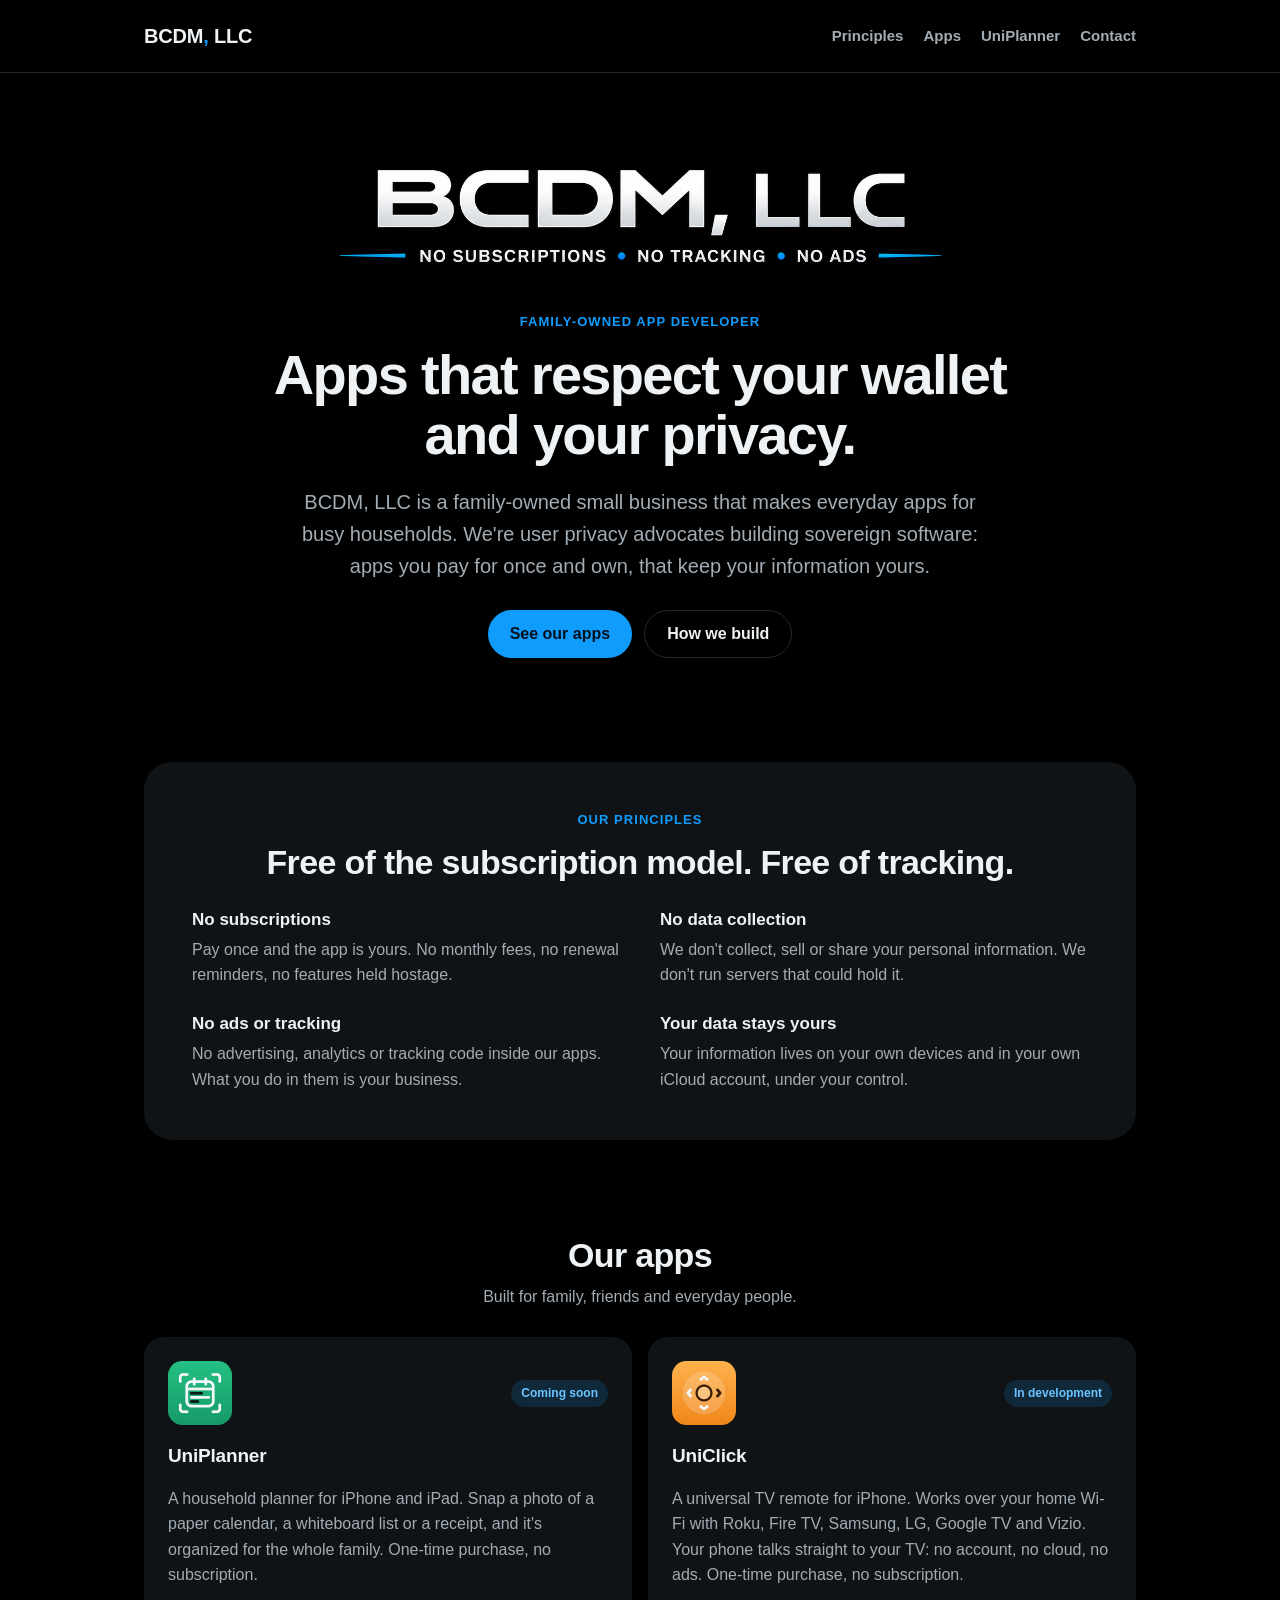
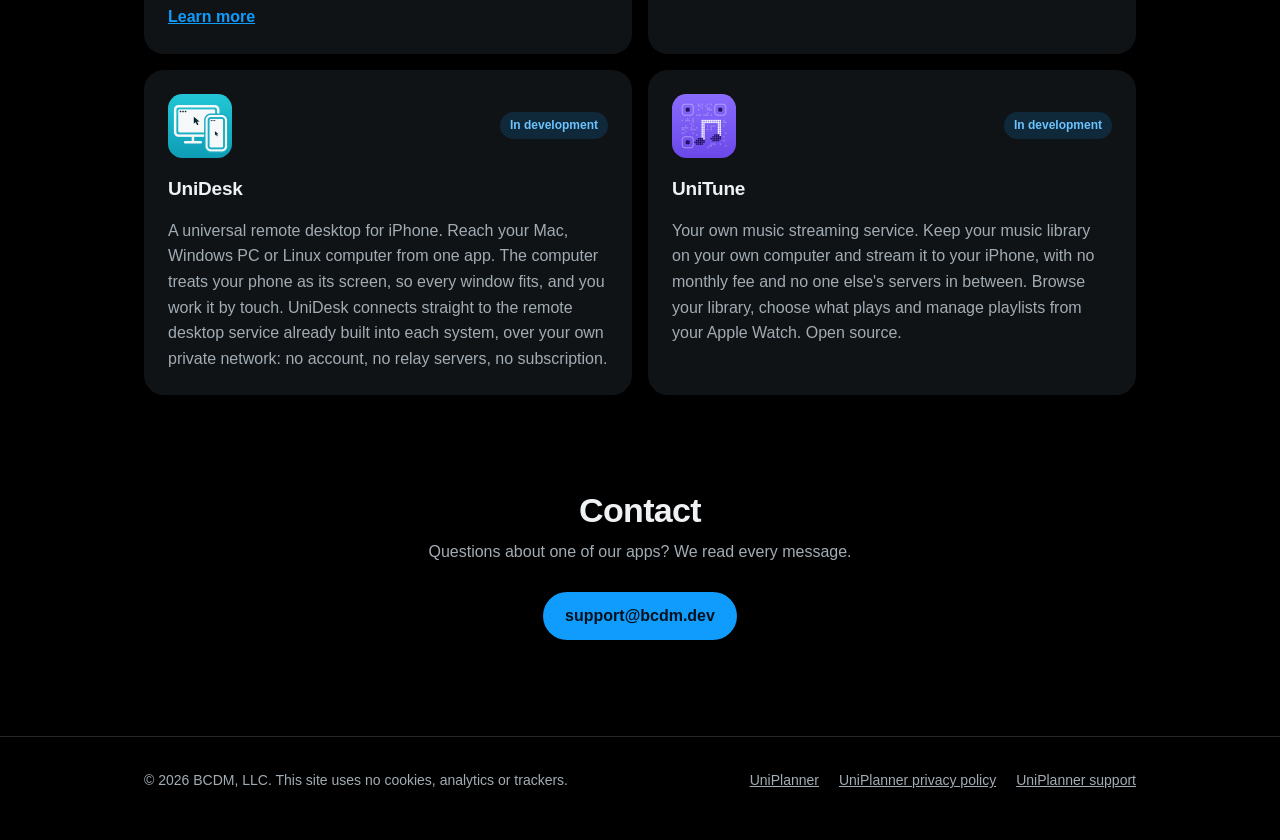
==== commit 6310f349: "UniTune is in development, and works from Apple Watch The home page still listed UniTune as planned." ====
--- a/index.html
+++ b/index.html
@@ -88,10 +88,10 @@
         <article class="card">
           <div class="app-head">
             <img class="app-icon" src="images/apps/unitune.png" alt="" width="64" height="64">
-            <span class="tag">Planned</span>
+            <span class="tag accent">In development</span>
           </div>
           <h3>UniTune</h3>
-          <p>Your own music streaming service. Keep your music library on your own computer and stream it to your iPhone, with no monthly fee and no one else's servers in between. Open source.</p>
+          <p>Your own music streaming service. Keep your music library on your own computer and stream it to your iPhone, with no monthly fee and no one else's servers in between. Browse your library, choose what plays and manage playlists from your Apple Watch. Open source.</p>
         </article>
       </div>
     </div>
